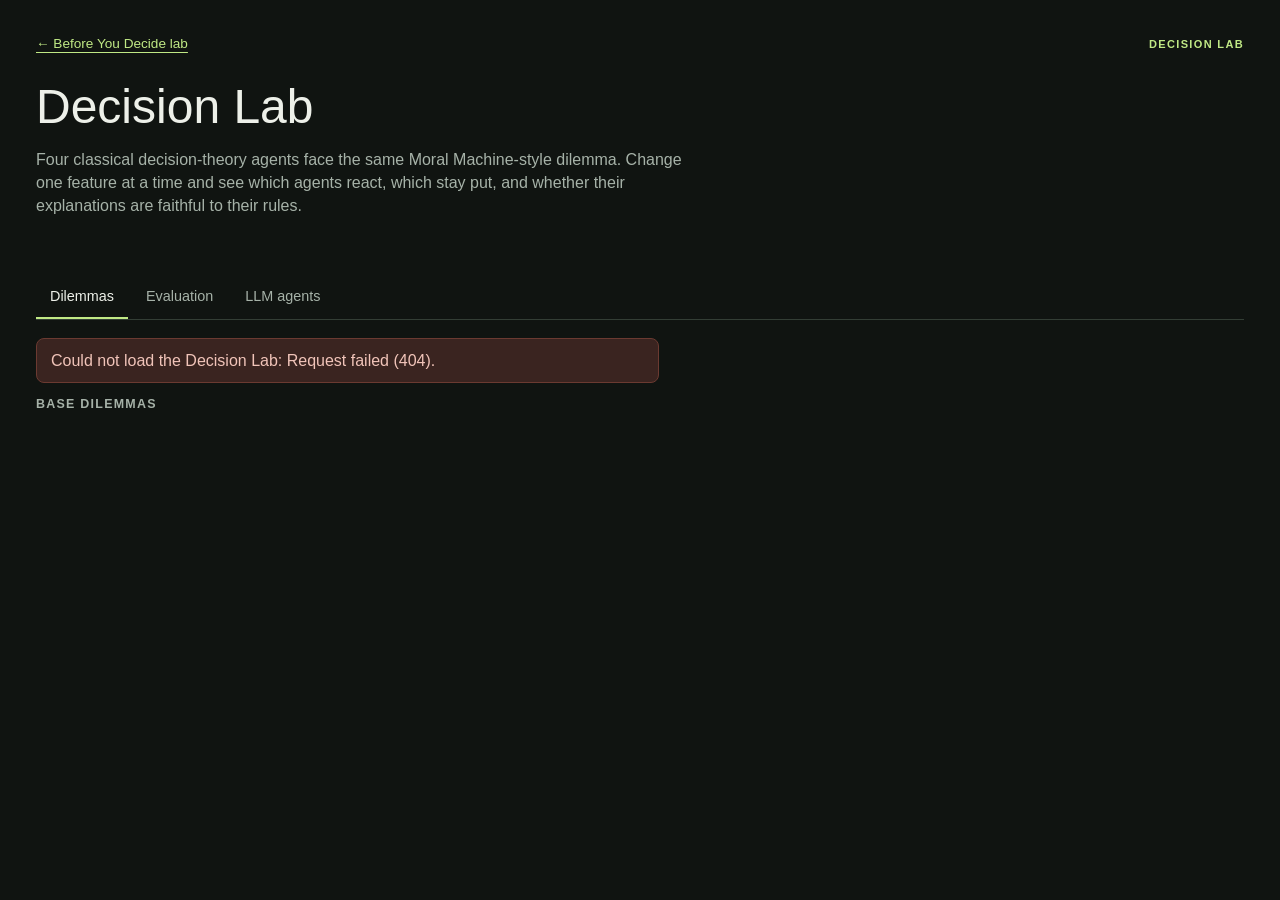
==== static/decision.html @ 7a14659b "Add Decision Lab page with dilemma, evaluation and LLM tabs Serves /decision, links it from the main" ====
<!doctype html>
<html lang="en">
<head>
  <meta charset="UTF-8">
  <meta name="viewport" content="width=device-width, initial-scale=1">
  <meta name="theme-color" content="#111512">
  <meta name="description" content="Four classical decision-theory agents face the same Moral Machine-style dilemma.">
  <title>Decision Lab — Multi-agent Ethics Simulator</title>
  <link rel="stylesheet" href="/static/styles.css">
  <link rel="stylesheet" href="/static/decision.css">
  <script type="module" src="/static/decision.js"></script>
</head>
<body class="dl">
  <header class="dl-head">
    <div class="dl-head-row">
      <a class="dl-back" href="/">&larr; Before You Decide lab</a>
      <span class="eyebrow accent">Decision Lab</span>
    </div>
    <h1>Decision Lab</h1>
    <p class="dl-intro">Four classical decision-theory agents face the same Moral Machine-style dilemma. Change one feature at a time and see which agents react, which stay put, and whether their explanations are faithful to their rules.</p>
  </header>
  <main class="dl-main">
    <div class="dl-tabs" role="tablist" aria-label="Decision Lab sections">
      <button class="dl-tab" role="tab" id="tab-dilemmas" aria-controls="panel-dilemmas" aria-selected="true" tabindex="0" data-tab="dilemmas">Dilemmas</button>
      <button class="dl-tab" role="tab" id="tab-evaluation" aria-controls="panel-evaluation" aria-selected="false" tabindex="-1" data-tab="evaluation">Evaluation</button>
      <button class="dl-tab" role="tab" id="tab-llm" aria-controls="panel-llm" aria-selected="false" tabindex="-1" data-tab="llm">LLM agents</button>
    </div>
    <p class="dl-error" id="dl-error" role="alert" hidden></p>
    <section class="dl-panel" role="tabpanel" id="panel-dilemmas" aria-labelledby="tab-dilemmas" tabindex="0">
      <div class="dl-layout">
        <nav class="dl-list-wrap" aria-label="Base dilemmas">
          <h2>Base dilemmas</h2>
          <div class="dl-list" id="dl-list"></div>
        </nav>
        <div class="dl-detail">
          <div id="dl-variation"></div>
          <div id="dl-case" aria-live="polite"><p class="muted">Loading…</p></div>
        </div>
      </div>
    </section>
    <section class="dl-panel" role="tabpanel" id="panel-evaluation" aria-labelledby="tab-evaluation" tabindex="0" hidden>
      <div id="dl-eval"><p class="muted">Loading…</p></div>
    </section>
    <section class="dl-panel" role="tabpanel" id="panel-llm" aria-labelledby="tab-llm" tabindex="0" hidden>
      <div id="dl-llm"><p class="muted">Loading…</p></div>
    </section>
  </main>
</body>
</html>
---- static/styles.css ----
:root{color-scheme:dark;--bg:#101411;--panel:#181e19;--panel-high:#202822;--line:#333e35;--ink:#edf0e9;--muted:#a6b2a8;--accent:#c0e985;--teal:#85c9c8;--amber:#e4be84;--radius:12px;font-family:Bahnschrift,"Segoe UI",sans-serif;font-size:16px;font-kerning:normal;text-rendering:optimizeLegibility;font-feature-settings:"kern" 1}
*{box-sizing:border-box}body{margin:0;background:var(--bg);color:var(--ink);line-height:1.45}button,select,input{font:inherit}button,a,summary{-webkit-tap-highlight-color:transparent}button{cursor:pointer}button:disabled{cursor:not-allowed;opacity:.48}button:focus-visible,a:focus-visible,summary:focus-visible{outline:2px solid var(--accent);outline-offset:4px}a{color:var(--accent);text-underline-offset:4px}button{color:inherit}h1,h2,h3,p{margin:0}h1,h2,h3{text-wrap:balance;font-weight:600;line-height:1.2}h1{font-size:clamp(2.3rem,3.4vw,3.6rem);font-weight:500}h2{font-size:1.2rem}h3{font-size:1.1rem}p{max-width:70ch}small{font-size:.78rem}[hidden]{display:none!important}.muted{color:var(--muted);font-size:.83rem}.accent{color:var(--accent)}.eyebrow{font-size:.69rem;text-transform:uppercase;letter-spacing:.12em;font-weight:600}.app-shell{display:grid;grid-template-columns:228px minmax(0,1fr);min-height:100vh}.sidebar{background:#141915;border-right:1px solid var(--line);padding:34px 20px 24px;display:flex;flex-direction:column;gap:30px;position:sticky;top:0;height:100vh}.brand{display:flex;gap:13px;align-items:center;text-decoration:none;color:var(--ink);font-size:1rem;font-weight:700;line-height:1.16;letter-spacing:.07em}.brand-symbol{font-size:3.5rem;color:var(--accent);font-weight:400;line-height:1}.brand-caption{display:block;font-size:.48rem;letter-spacing:.13em;margin-top:8px;color:var(--muted)}.library-heading{display:flex;align-items:center;justify-content:space-between;margin-top:34px;color:var(--muted)}.count{font-size:.7rem;font-variant-numeric:tabular-nums;border:1px solid var(--line);border-radius:4px;padding:2px 6px;color:var(--muted)}.scenario-list{display:grid;gap:8px;margin-top:-16px}.scenario-link{display:flex;gap:12px;text-align:left;align-items:flex-start;border:1px solid transparent;background:transparent;border-radius:8px;padding:14px 10px;width:100%;min-height:66px;color:var(--muted);font-size:.85rem;line-height:1.35}.scenario-link:hover{background:var(--panel-high)}.scenario-link.active{background:#273222;border-color:#425136;color:var(--ink)}.scenario-link.active .nav-number{color:var(--accent)}.nav-number{font-size:.7rem;font-variant-numeric:tabular-nums;padding-top:2px}.nav-subtitle{display:block;font-size:.7rem;margin-top:5px;color:var(--muted)}.sidebar-note{display:flex;gap:10px;margin-top:auto;font-size:.75rem;color:var(--muted);line-height:1.7}.status-dot{height:6px;width:6px;flex-shrink:0;border-radius:50%;background:var(--accent);margin-top:8px}.sidebar-bottom{border-top:1px solid var(--line);padding-top:18px;display:grid;gap:18px}.text-button{background:none;border:0;padding:0;text-align:left;min-height:44px;font-size:.78rem;display:flex;align-items:center;justify-content:space-between}.version{font-size:.6rem;letter-spacing:.1em;color:var(--muted)}.workspace{min-width:0}.topbar{height:78px;border-bottom:1px solid var(--line);display:flex;align-items:center;justify-content:space-between;gap:18px;padding:0 36px}.breadcrumb{font-size:.8rem;color:var(--muted);display:flex;gap:13px}.breadcrumb strong{font-weight:400;color:var(--ink)}.breadcrumb span{color:#647167}.top-actions{display:flex;gap:18px;align-items:center}.mode-label{font-size:.62rem;letter-spacing:.1em;color:var(--muted)}.button{border:1px solid var(--line);background:var(--panel-high);border-radius:6px;min-height:44px;padding:10px 16px;font-size:.78rem;display:inline-flex;align-items:center;justify-content:center;gap:14px;transition:background .15s}.button:hover:not(:disabled){background:#303b31}.button.subtle{background:transparent}.button.subtle:hover{background:var(--panel-high)}.button.primary{background:var(--accent);border-color:var(--accent);color:#17210f;font-weight:600}.button.primary:hover:not(:disabled){background:#d1f39f}.button.wide{width:100%}main{padding:38px 36px 20px;max-width:1600px;margin:auto}.intro{display:flex;justify-content:space-between;gap:24px;align-items:center;margin-bottom:35px}.intro .eyebrow{margin-bottom:14px}.intro-copy{font-size:.94rem;color:var(--muted);margin-top:14px;line-height:1.5}.intro-meta{text-align:right;min-width:210px}.intro-meta .eyebrow{color:var(--muted)}.budget-display{display:flex;justify-content:flex-end;gap:10px;align-items:baseline;font-size:3.1rem;font-variant-numeric:tabular-nums;line-height:1.2;margin:5px 0}.budget-divider,.budget-total{color:#748475;font-size:1.7rem}.view-tabs{display:flex;gap:26px;border-bottom:1px solid var(--line);margin-bottom:26px}.view-tab{padding:12px 0 16px;border:0;border-bottom:2px solid transparent;background:transparent;color:var(--muted);font-size:.86rem;min-height:48px}.view-tab.active{color:var(--accent);border-color:var(--accent)}.tab-tag{font-size:.55rem;letter-spacing:.08em;background:var(--panel-high);padding:4px 5px;border-radius:3px;margin-left:7px;color:var(--muted)}.scenario-panel{display:grid;grid-template-columns:1fr 1.05fr;border:1px solid var(--line);border-radius:var(--radius);overflow:hidden;background:var(--panel)}.scenario-copy{padding:27px;display:flex;flex-direction:column;gap:16px}.section-kicker{display:flex;gap:14px;align-items:center;color:var(--muted)}.case-number{font-size:.65rem;letter-spacing:.08em;border:1px solid #4a5948;color:var(--accent);border-radius:4px;padding:4px 7px}.scenario-copy h2{font-size:1.65rem;font-weight:500}.scenario-copy p{font-size:.87rem;color:var(--muted);line-height:1.5;max-width:50ch}.scenario-actions{display:flex;align-items:center;gap:16px;margin-top:auto}.run-id{color:#99a79b;font-size:.62rem;letter-spacing:.04em}.diagram-container{background-color:#1b231d;background-image:radial-gradient(#354337 1px,transparent 1px);background-size:18px 18px;display:flex;flex-direction:column;justify-content:center;gap:3px;padding:12px 18px;border-left:1px solid var(--line)}.diagram-container svg{width:100%;height:auto;display:block;min-height:180px}.diagram-caption{font-size:.62rem;color:#b3bfb4;text-align:center;max-width:none;margin:0 0 5px}.diagram-text{font-family:Bahnschrift,"Segoe UI",sans-serif}.assumptions{margin:12px 0 30px;color:var(--muted);font-size:.8rem}.assumptions summary{cursor:pointer;min-height:44px;padding:10px 0}.assumptions summary .muted{margin-left:12px;font-size:.7rem;color:#91a093}.assumptions #outcome-model{padding:18px;background:var(--panel);border:1px solid var(--line);border-radius:8px;line-height:1.5}.assumptions p+p{margin-top:10px}.section-heading{display:flex;justify-content:space-between;align-items:center;gap:16px;margin:26px 0 17px}.section-heading>div{display:flex;align-items:center;gap:12px}.section-heading h2{font-size:1rem;font-weight:500}.step{font-size:.66rem;font-variant-numeric:tabular-nums;color:var(--accent);border:1px solid #46523a;border-radius:4px;padding:4px 6px;line-height:1}.fact-grid,.agent-grid{display:grid;grid-template-columns:repeat(3,minmax(0,1fr));gap:14px}.fact-card{display:flex;flex-direction:column;text-align:left;border:1px solid var(--line);background:var(--panel);border-radius:8px;padding:18px;gap:12px;min-height:190px;position:relative;transition:background .15s,border-color .15s}.fact-card:hover:not(:disabled){border-color:#6e855a;background:#20291f}.fact-card:disabled{opacity:1;cursor:default}.fact-card.locked{background:#151a16}.fact-card.revealed{border-color:#667e4d;background:#202a1d}.fact-top{display:flex;align-items:center;justify-content:space-between;width:100%;color:var(--muted)}.fact-number{font-size:.67rem;letter-spacing:.08em}.fact-icon{color:var(--accent);font-size:1rem}.fact-title{font-size:1.05rem;font-weight:500}.fact-question{font-size:.8rem;color:var(--muted);line-height:1.45}.fact-footer{display:flex;justify-content:space-between;width:100%;padding-top:10px;margin-top:auto;border-top:1px solid var(--line);font-size:.72rem;color:var(--accent)}.fact-card.locked .fact-footer{color:var(--muted)}.fact-card.revealed .fact-question{color:var(--ink)}.agent-card{background:var(--panel);border:1px solid var(--line);border-radius:8px;overflow:hidden;display:flex;flex-direction:column}.agent-top{display:flex;justify-content:space-between;align-items:center;gap:8px;padding:18px 18px 0}.agent-number{font-size:.61rem;letter-spacing:.1em;color:var(--accent)}.agent-card.duty .agent-number{color:var(--teal)}.agent-card.fairness .agent-number{color:var(--amber)}.status-pill{font-size:.63rem;color:var(--muted);border:1px solid var(--line);border-radius:100px;padding:4px 8px}.status-pill.resolved{color:var(--accent);border-color:#526440}.agent-main{padding:14px 18px 18px;display:flex;flex-direction:column;gap:12px;flex:1}.agent-main h3{font-size:1.3rem;font-weight:500}.agent-principle{font-size:.8rem;color:var(--muted);min-height:2.4em}.decision-line{font-size:.89rem;color:var(--ink);margin-top:4px;min-height:1.45em}.support-list{display:flex;flex-wrap:wrap;gap:6px;min-height:30px}.support-chip{font-size:.63rem;background:#252e27;border-radius:4px;padding:5px 7px;display:inline-flex;gap:7px;align-items:center;color:#c5d0c7}.support-chip strong{color:var(--ink);font-weight:500;font-variant-numeric:tabular-nums}.agent-explanation{font-size:.74rem;color:var(--muted);line-height:1.45}.agent-question{border-top:1px solid var(--line);padding:16px 18px;background:#1c251d;display:flex;flex-direction:column;gap:9px;min-height:155px}.agent-question .eyebrow{font-size:.58rem;color:var(--muted)}.agent-question p{font-size:.78rem}.agent-question .button{font-size:.72rem;min-height:38px;padding:7px 10px;margin-top:auto;border-color:#495c3d;color:var(--accent);justify-content:space-between}.gain{font-size:.63rem;color:var(--muted);font-variant-numeric:tabular-nums}.rule-details{font-size:.72rem;color:var(--muted);margin-top:auto}.rule-details summary{cursor:pointer;min-height:30px;padding-top:4px}.rule-details p{margin:8px 0}.score-list{list-style:none;padding:0;display:grid;gap:6px}.score-list li{display:flex;justify-content:space-between;gap:12px}.footnote{font-size:.68rem;color:var(--muted);margin-top:12px;max-width:none}.analysis-panel{margin-top:28px;border:1px solid var(--line);border-radius:var(--radius);background:var(--panel);padding:0 24px 18px}.analysis-label{font-size:.58rem;letter-spacing:.08em;color:var(--muted)}.analysis-body{display:grid;grid-template-columns:1fr 165px;gap:24px;align-items:center;padding:7px 0 22px}.analysis-body h3{font-size:1.25rem;font-weight:500;margin-bottom:10px}.analysis-body p{font-size:.84rem;color:var(--muted)}.world-meter{text-align:right}.world-meter .big{font-size:2.1rem;color:var(--accent);font-variant-numeric:tabular-nums}.world-meter .big span{color:var(--muted);font-size:1.1rem}.world-meter p{font-size:.68rem;margin-top:3px}.meter-track{height:5px;background:#394136;border-radius:2px;margin-top:11px;overflow:hidden}.meter-fill{height:100%;background:var(--accent)}.world-details{border-top:1px solid var(--line);font-size:.8rem}.world-details summary{cursor:pointer;min-height:48px;padding:17px 0 8px;color:var(--accent)}.table-scroll{overflow-x:auto;max-width:100%}table{width:100%;border-collapse:collapse;text-align:left;font-size:.72rem;font-variant-numeric:tabular-nums}th{font-weight:500;color:var(--muted);font-size:.65rem;padding:12px 10px;border-bottom:1px solid var(--line);white-space:nowrap}td{padding:13px 10px;border-bottom:1px solid #2b352d}tbody tr:last-child td{border:0}.action-chip{font-size:.64rem;padding:4px 6px;border-radius:3px;background:#273426;color:var(--accent);white-space:nowrap;display:inline-block;margin:2px}.action-chip.hold{color:var(--amber);background:#342e24}.action-chip.brake{color:var(--teal);background:#243435}.agreement-text{color:var(--muted)}.finish-panel{display:flex;align-items:center;justify-content:space-between;gap:20px;margin:24px 0;padding:23px 0;border-top:1px solid var(--line);border-bottom:1px solid var(--line)}.finish-panel h2{font-size:1rem;margin-bottom:7px}.finish-panel p{font-size:.79rem;color:var(--muted)}.finish-panel .button{flex-shrink:0}.debrief-panel{background:#1b281e;border:1px solid #4c6343;border-radius:var(--radius);padding:24px}.debrief-panel h2{font-size:1.5rem;font-weight:500;margin:8px 0 12px}.debrief-panel>p{color:var(--muted);font-size:.83rem}.debrief-facts{display:grid;grid-template-columns:repeat(3,1fr);gap:16px;margin:24px 0}.debrief-facts p{font-size:.8rem;margin-top:7px}.debrief-facts .eyebrow{color:var(--muted);font-size:.6rem}.debrief-results{display:grid;gap:9px;margin:20px 0}.debrief-row{display:flex;gap:14px;justify-content:space-between;align-items:center;border-top:1px solid #354936;padding-top:10px;font-size:.86rem}.timeline{font-size:.8rem;color:var(--muted);margin:24px 0}.timeline summary{cursor:pointer;min-height:44px;display:flex;align-items:center;gap:10px}.timeline ol{padding-left:24px}.timeline li{padding:8px;line-height:1.6}.footer{border-top:1px solid var(--line);padding:24px 0 6px;display:flex;justify-content:space-between;gap:20px;color:#91a094;font-size:.66rem;margin-top:35px}.error-banner{background:#35251f;border:1px solid #84604a;color:#f1d4bb;padding:14px 18px;border-radius:7px;margin-bottom:20px;display:flex;align-items:center;justify-content:space-between;gap:16px}.loading-panel{display:flex;gap:16px;align-items:center;justify-content:center;min-height:280px;color:var(--muted)}.spinner{width:18px;height:18px;border:2px solid var(--line);border-top-color:var(--accent);border-radius:50%;animation:spin .8s linear infinite}@keyframes spin{to{transform:rotate(360deg)}}dialog{background:var(--panel);color:var(--ink);border:1px solid #4b5d4b;border-radius:14px;padding:30px;max-width:730px;width:calc(100% - 32px);max-height:85vh;line-height:1.5}dialog::backdrop{background:#050906cc}.dialog-top{display:flex;align-items:center;justify-content:space-between;gap:16px;margin-bottom:20px}dialog h2{font-size:1.9rem;font-weight:500;margin-bottom:16px}dialog h3{margin:24px 0 10px}dialog p{font-size:.9rem;color:var(--muted);margin:12px 0}.source-links{display:flex;flex-wrap:wrap;gap:18px}dialog .source-links a{font-size:.8rem}.benchmark-intro{color:var(--muted);font-size:.95rem;margin:18px 0 24px}.benchmark-grid{display:grid;grid-template-columns:repeat(3,1fr);gap:16px;margin-top:28px}.benchmark-card{border:1px solid var(--line);border-radius:10px;padding:24px;background:var(--panel)}.benchmark-card h3{margin-bottom:20px}.benchmark-stat{font-size:2rem;font-variant-numeric:tabular-nums;color:var(--accent);margin:8px 0}.benchmark-stat small{font-size:.7rem;color:var(--muted)}.benchmark-card .random-stat{color:var(--muted)}.benchmark-bar{height:6px;background:#354133;border-radius:4px;overflow:hidden;margin:9px 0 17px}.benchmark-fill{height:100%;background:var(--accent)}.benchmark-fill.random{background:#8e9e8e}.benchmark-method{font-size:.85rem;color:var(--muted);margin-top:24px;max-width:80ch}.benchmark-card p{font-size:.74rem;color:var(--muted)}.sr-only{position:absolute;width:1px;height:1px;padding:0;margin:-1px;overflow:hidden;clip:rect(0,0,0,0);white-space:nowrap;border:0}.skip-link{position:fixed;top:-60px;left:20px;z-index:10;background:var(--accent);color:var(--bg);padding:12px}.skip-link:focus{top:12px}body.busy .fact-card:not(.revealed){opacity:.65}
@media(min-width:1650px){main{padding-top:46px}.scenario-copy{padding:34px}.fact-card{min-height:210px}}
@media(max-width:1200px){.app-shell{grid-template-columns:195px minmax(0,1fr)}.sidebar{padding:26px 14px}.topbar{padding:0 24px}main{padding:28px 24px 20px}.mode-label{display:none}.scenario-copy{padding:22px}.diagram-container{padding:12px}.fact-card{padding:15px}.agent-top,.agent-main,.agent-question{padding-left:14px;padding-right:14px}.section-heading>.muted{font-size:.7rem}.intro-meta{min-width:185px}.intro-meta .muted{font-size:.7rem}.fact-grid,.agent-grid{gap:10px}}
@media(max-width:960px){.app-shell{grid-template-columns:1fr}.sidebar{position:static;height:auto;border-right:0;border-bottom:1px solid var(--line);padding:18px 24px;gap:16px}.brand{font-size:.8rem}.brand-symbol{font-size:2.6rem}.brand br{display:none}.brand-caption{margin-top:5px}.library-heading,.sidebar-note,.sidebar-bottom{display:none}.scenario-list{display:flex;overflow-x:auto;margin:0;gap:8px;padding-bottom:5px}.scenario-link{min-width:180px;min-height:62px;padding:10px}.topbar{height:62px}.intro{margin-bottom:24px}.agent-main h3{font-size:1.1rem}.agent-principle{min-height:3.6em}}
@media(max-width:680px){main{padding:24px 16px 14px}.sidebar{padding:16px}.topbar{padding:0 16px}.breadcrumb{font-size:.7rem;gap:8px}.top-actions{gap:0}.top-actions .button{padding:8px 10px;font-size:.7rem}.intro{align-items:flex-start;gap:18px}.intro-copy{font-size:.85rem}.intro-copy br{display:none}.intro-meta{min-width:76px;width:90px}.intro-meta .eyebrow{font-size:.56rem;line-height:1.5}.intro-meta .muted{display:none}.budget-display{font-size:2.4rem}.budget-divider,.budget-total{font-size:1.2rem}.intro .eyebrow{font-size:.59rem}.view-tabs{gap:24px}.view-tab{font-size:.78rem}.tab-tag{display:none}.scenario-panel{grid-template-columns:1fr}.diagram-container{border-left:0;border-top:1px solid var(--line)}.diagram-container svg{max-height:205px}.scenario-copy{padding:20px}.scenario-copy h2{font-size:1.5rem}.section-heading{align-items:flex-start}.section-heading>div{gap:9px}.section-heading h2{font-size:.97rem}.section-heading>.muted{display:none}.fact-grid,.agent-grid{grid-template-columns:1fr}.fact-card{min-height:unset;gap:10px;padding:18px}.fact-title{font-size:1.1rem}.fact-top{position:absolute;top:18px;right:18px;width:auto;gap:10px}.fact-question{padding-right:14px;max-width:50ch}.fact-footer{margin-top:2px}.agent-grid{gap:16px}.agent-principle{min-height:unset}.agent-top,.agent-main,.agent-question{padding-left:20px;padding-right:20px}.agent-question{min-height:120px}.agent-main h3{font-size:1.4rem}.agent-explanation{font-size:.8rem}.analysis-panel{padding:0 18px 12px}.analysis-label{display:none}.analysis-body{grid-template-columns:1fr;gap:15px}.analysis-body h3{font-size:1.25rem}.world-meter{text-align:left}.world-meter .big{font-size:1.8rem}.world-meter .meter-track{max-width:180px}.finish-panel{flex-direction:column;align-items:stretch}.debrief-panel{padding:20px}.debrief-facts{grid-template-columns:1fr;gap:18px}.debrief-row{align-items:flex-start;font-size:.8rem}.debrief-row>span:last-child{text-align:right}.footer{flex-direction:column;gap:8px;font-size:.66rem}.benchmark-grid{grid-template-columns:1fr}.assumptions summary .muted{display:none}dialog{padding:22px}dialog h2{font-size:1.6rem}h1{font-size:2.2rem}}
.sidebar{min-width:0}.footer button{min-height:44px;font-size:.7rem;color:var(--accent)}
.agent-question .button{min-height:44px}
.model-connection-panel,.model-context-panel{background:var(--panel);border:1px solid var(--line);border-radius:10px;padding:20px;margin-bottom:18px}.model-connection-panel{display:flex;gap:20px;align-items:center;justify-content:space-between}.model-connection-panel p{font-size:.83rem;margin-top:9px}.model-connection-panel .button{flex-shrink:0}.model-context-panel>p{margin-top:9px;font-size:.86rem}.model-context-panel>.muted{font-size:.74rem;max-width:90ch}.model-setup{display:flex;gap:22px;align-items:center;margin:24px 0}.model-setup label{font-size:.78rem;min-width:220px}.model-setup select{display:block;width:100%;background:var(--panel-high);color:var(--ink);border:1px solid var(--line);padding:11px;border-radius:5px;margin-top:8px;min-height:44px}.model-setup p{font-size:.79rem;color:var(--muted)}.model-fieldset{padding:0;border:0;margin:0}.model-fieldset legend{font-size:.85rem;margin-bottom:14px}.model-options{display:grid;grid-template-columns:repeat(2,minmax(0,1fr));gap:12px}.model-option{display:flex;align-items:flex-start;gap:12px;background:var(--panel);border:1px solid var(--line);padding:17px;border-radius:8px;cursor:pointer;min-width:0}.model-option input{accent-color:var(--accent);width:19px;height:19px;flex-shrink:0;margin:2px 0 0}.model-option:has(input:checked){border-color:#718957;background:#20291e}.model-option:has(input:disabled){opacity:.65}.model-option strong{font-size:.88rem;font-weight:500}.model-kind{display:block;font-size:.71rem;color:var(--accent);margin-top:5px}.model-option small{display:block;font-size:.71rem;color:var(--muted);margin-top:7px}.model-option.paid-option{border-style:dashed}.paid-option .model-kind{color:var(--amber)}.unavailable-models{font-size:.76rem;color:var(--muted);padding:15px 0}.unavailable-models p+p{margin-top:6px}.model-paid-note{font-size:.72rem;color:var(--muted);max-width:100ch;line-height:1.55}.model-run-controls{display:flex;gap:18px;align-items:center;flex-wrap:wrap;margin-top:23px}.model-repeat-label{font-size:.77rem;display:flex;align-items:center;gap:8px;min-height:44px}.model-repeat-label input{accent-color:var(--accent);width:18px;height:18px}.model-record-meta{font-size:.69rem;color:var(--muted);margin:12px 0;overflow-wrap:anywhere}.model-progress{font-size:.8rem;color:var(--accent);margin-top:12px}.model-results{display:grid;grid-template-columns:repeat(2,minmax(0,1fr));gap:16px}.model-result{background:var(--panel);border:1px solid var(--line);border-radius:10px;padding:22px;min-width:0}.model-result-top{display:flex;justify-content:space-between;gap:10px;align-items:flex-start}.model-result-top h3{font-size:1.05rem}.model-decision{font-size:1.35rem;color:var(--accent);margin:18px 0 12px}.model-next{font-size:.8rem;color:var(--muted)}.model-explanation{font-size:.83rem;margin:14px 0;line-height:1.65;white-space:pre-wrap;overflow-wrap:anywhere}.model-metrics{display:flex;gap:12px;flex-wrap:wrap;font-size:.68rem;color:var(--muted);font-variant-numeric:tabular-nums;border-top:1px solid var(--line);padding-top:13px}.reference-check{padding:11px 12px;border-radius:5px;margin-top:15px;font-size:.76rem;background:#293623;color:var(--accent)}.reference-check.mismatch{background:#3b3023;color:var(--amber)}.model-warning{font-size:.75rem;color:var(--amber);margin-top:10px}.model-details{font-size:.75rem;color:var(--muted);margin-top:10px}.model-details summary,.model-history>summary{cursor:pointer;min-height:44px;padding:13px 0}.model-details pre{white-space:pre-wrap;overflow-wrap:anywhere;background:var(--bg);padding:12px;border-radius:5px;max-height:340px;overflow:auto;font-size:.68rem}.model-details p{overflow-wrap:anywhere}.model-failed{border-color:#70573a}.model-failed>p:not(.model-record-meta){font-size:.85rem;color:var(--amber)}.model-empty{grid-column:1/-1;padding:25px;border:1px dashed var(--line);border-radius:8px;color:var(--muted);font-size:.85rem;max-width:none}.model-history{margin-top:26px;color:var(--muted);font-size:.83rem}.model-history>summary{margin-bottom:12px}.model-setup select:focus-visible,.model-option input:focus-visible,.model-repeat-label input:focus-visible{outline:2px solid var(--accent);outline-offset:4px}.view-tabs{flex-wrap:wrap;gap:20px}
@media(max-width:680px){.model-options,.model-results{grid-template-columns:1fr}.model-connection-panel,.model-setup{flex-direction:column;align-items:stretch}.model-run-controls{align-items:stretch;gap:10px}.model-run-controls .button{flex-grow:1}.model-repeat-label{flex-basis:100%;order:3}.model-result{padding:18px}.view-tabs{gap:15px}.view-tab{font-size:.74rem}}
.contribution-panel{border:1px solid var(--line);border-radius:var(--radius);padding:22px;margin:0 0 26px;background:linear-gradient(115deg,#202a1e,var(--panel) 65%)}.contribution-heading{display:flex;justify-content:space-between;align-items:center;gap:18px}.contribution-heading h2{font-size:1.25rem;margin-top:7px}.contribution-heading .count{flex-shrink:0}.contribution-intro{font-size:.83rem;color:var(--muted);margin-top:10px;max-width:90ch}.contribution-grid{display:grid;grid-template-columns:repeat(3,minmax(0,1fr));gap:22px;margin-top:22px}.contribution-grid article{display:flex;flex-direction:column;gap:10px;min-width:0}.contribution-grid h3{font-size:1rem;font-weight:500}.contribution-grid p{font-size:.78rem;color:var(--muted)}.contribution-grid .eyebrow{font-size:.59rem;letter-spacing:.07em}.contribution-grid .text-button{color:var(--accent);margin-top:auto;font-size:.73rem;line-height:1.5}.contribution-boundary{font-size:.67rem;color:var(--muted);margin-top:18px;padding-top:14px;border-top:1px solid var(--line);max-width:none}@media(max-width:680px){.contribution-panel{padding:18px}.contribution-grid{grid-template-columns:1fr;gap:20px}.contribution-heading .count{display:none}.contribution-grid article+article{border-top:1px solid var(--line);padding-top:18px}}
.replay-panel{padding:20px;border:1px solid var(--line);border-radius:var(--radius);background:var(--panel);margin:20px 0 28px}.replay-heading{display:flex;align-items:center;justify-content:space-between;gap:16px}.replay-heading p{font-size:.82rem;color:var(--muted);margin-top:6px}.replay-heading .button{flex-shrink:0}.is-replaying{border-color:var(--teal)}.replay-controls{display:flex;align-items:center;gap:8px;margin:18px 0;flex-wrap:wrap}.replay-controls input{flex:1;min-width:90px;accent-color:var(--accent);min-height:44px}.replay-controls input:focus-visible{outline:2px solid var(--accent);outline-offset:4px}.world-map{display:grid;grid-template-columns:repeat(8,minmax(0,1fr));gap:8px;margin-top:20px}.world-tile{border:1px solid #61754b;background:#25301f;padding:12px 10px;display:flex;justify-content:space-between;align-items:center;gap:5px;border-radius:5px;color:var(--accent);font-size:.7rem;font-variant-numeric:tabular-nums}.world-tile strong{font-size:1rem;font-weight:400}.world-tile.excluded{background:#151a16;border-color:var(--line);color:#89958b}.world-tile.excluded span{text-decoration:line-through}.world-map-note{display:flex;align-items:center;gap:7px;flex-wrap:wrap;font-size:.65rem;color:var(--muted);margin-top:10px}.world-key{display:inline-block;width:7px;height:7px;border:1px solid var(--accent);background:#25301f}.world-key.excluded{border-color:#89958b;background:transparent;margin-left:9px}.evidence-flow{margin-top:16px;padding-top:15px;border-top:1px solid var(--line);font-size:.72rem;color:var(--muted);display:flex;align-items:center;gap:12px;flex-wrap:wrap;min-height:48px}.evidence-source{color:var(--ink)}.flow-arrow{color:var(--accent)}.flow-recipients{display:flex;gap:8px;flex-wrap:wrap}.flow-recipient{padding:5px 8px;background:#253124;border-radius:4px;color:var(--accent);animation:evidence-arrive .55s both;animation-delay:var(--flow-delay)}.evidence-count{margin-left:auto;font-variant-numeric:tabular-nums}.strategy-toolbar{display:flex;gap:20px;align-items:center;margin-bottom:16px;flex-wrap:wrap}.strategy-buttons{display:flex;gap:6px;flex-shrink:0}.strategy-buttons [aria-pressed=true]{border-color:var(--accent);color:var(--accent);background:#273222}.strategy-toolbar p{font-size:.75rem;color:var(--muted);flex:1;min-width:200px}.plan-branches{font-size:.74rem;color:var(--muted);margin:10px 0}.plan-branches summary{cursor:pointer;min-height:44px;padding:12px 0;color:var(--accent)}.plan-branches ul{padding-left:16px;margin:0 0 10px}.plan-branches li+li{margin-top:8px}.agent-question .gain{display:block;margin:10px 0}.score-list li{align-items:baseline}.score-list li span:last-child{white-space:nowrap}.policy-result+.policy-result{margin-top:22px;padding-top:18px;border-top:1px solid var(--line)}.case-results-heading{margin:30px 0 16px}#case-results{min-width:650px}#case-results caption{text-align:left;color:var(--muted);margin-bottom:10px}#world-table table{min-width:750px}.just-eliminated{animation:world-eliminate .75s ease-out}.decision-changed{animation:decision-highlight .9s ease-out}@keyframes world-eliminate{from{background:#506432;border-color:var(--accent);transform:translateY(-3px)}to{background:#151a16;border-color:var(--line);transform:translateY(0)}}@keyframes evidence-arrive{from{opacity:.2;transform:translateX(-10px)}to{opacity:1;transform:translateX(0)}}@keyframes decision-highlight{from{box-shadow:0 0 0 2px var(--accent)}to{box-shadow:0 0 0 0 transparent}}
@media(min-width:961px){.sidebar{gap:22px}.library-heading{margin-top:12px}.scenario-list{overflow-y:auto;min-height:0;flex:1;align-content:start;padding-right:3px;scrollbar-width:thin}.sidebar-note{margin-top:0}}
@media(max-width:680px){.replay-panel{padding:16px}.world-map{grid-template-columns:repeat(4,minmax(0,1fr))}.replay-heading{align-items:flex-start}.replay-heading .button{padding:9px}.replay-controls input{order:2;flex-basis:100%}.strategy-toolbar{gap:10px}.strategy-toolbar p{min-width:0;flex-basis:100%}.evidence-count{margin-left:0}}
@media(max-width:960px){.app-shell{grid-template-columns:minmax(0,1fr)}}
@media(prefers-reduced-motion:reduce){*,*::before,*::after{animation:none!important;transition:none!important;scroll-behavior:auto!important}}
---- static/decision.css ----
/* Decision Lab: relies on styles.css tokens (--bg --panel --panel-high --line --ink --muted --accent --teal --amber --radius) */
.dl{--bad:#e8907e;--good:var(--accent)}
.dl-head,.dl-main{max-width:1240px;margin:0 auto;padding-left:16px;padding-right:16px}
.dl-head{padding-top:22px;padding-bottom:6px;display:grid;gap:12px}
.dl-head h1{font-size:clamp(1.9rem,5vw,3rem)}
.dl-head-row{display:flex;flex-wrap:wrap;gap:8px 18px;justify-content:space-between;align-items:center}
.dl-back{display:inline-flex;align-items:center;min-height:44px;font-size:.85rem}
.dl-intro{color:var(--muted);max-width:75ch}
.dl-main{padding-bottom:48px}
.dl-main *{min-width:0}
.dl-tabs{display:flex;gap:4px;border-bottom:1px solid var(--line);margin:14px 0 18px;overflow-x:auto}
.dl-tab{background:transparent;border:0;border-bottom:2px solid transparent;padding:10px 14px;min-height:44px;color:var(--muted);font-size:.9rem;white-space:nowrap}
.dl-tab[aria-selected=true]{color:var(--ink);border-bottom-color:var(--accent)}
.dl-tab:hover{color:var(--ink)}
.dl-tab:focus-visible,.dl-panel:focus-visible{outline:2px solid var(--accent);outline-offset:-2px}
.dl-error{background:#3a2420;border:1px solid #6b3a31;border-radius:8px;padding:10px 14px;margin-bottom:14px;color:#f1c4b9}
.dl-layout{display:grid;grid-template-columns:minmax(0,260px) minmax(0,1fr);gap:22px;align-items:start}
.dl-list-wrap h2,.dl-section-title{font-size:.78rem;text-transform:uppercase;letter-spacing:.1em;color:var(--muted);margin-bottom:10px;font-weight:600}
.dl-list{display:grid;gap:6px}
.dl-item{text-align:left;background:var(--panel);border:1px solid var(--line);border-radius:8px;padding:10px 12px;min-height:44px;color:var(--ink);font-size:.88rem}
.dl-item:hover{background:var(--panel-high)}
.dl-item[aria-current=true]{background:#273222;border-color:#425136}
.dl-detail{display:grid;gap:16px}
.dl-card{background:var(--panel);border:1px solid var(--line);border-radius:var(--radius);padding:14px 16px}
.dl-variation{display:grid;gap:10px}
.dl-var-group{display:grid;grid-template-columns:minmax(90px,140px) minmax(0,1fr);gap:6px 12px;align-items:start}
.dl-var-label{font-size:.78rem;color:var(--muted);padding-top:12px}
.dl-var-btns{display:flex;flex-wrap:wrap;gap:6px}
.dl-chipbtn{background:var(--panel-high);border:1px solid var(--line);border-radius:6px;padding:8px 12px;min-height:44px;font-size:.8rem;text-align:left;color:var(--ink);max-width:100%}
.dl-chipbtn:hover{background:#303b31}
.dl-chipbtn[aria-pressed=true]{background:#273222;border-color:var(--accent)}
.dl-lanes{display:grid;grid-template-columns:repeat(2,minmax(0,1fr));gap:12px}
.dl-lane{border:1px solid var(--line);border-radius:10px;padding:12px 14px;background:var(--panel-high)}
.dl-lane h3{font-size:.85rem;margin-bottom:6px;display:flex;flex-wrap:wrap;gap:6px 10px;align-items:center}
.dl-lane p{overflow-wrap:anywhere}
.dl-badge{display:inline-block;font-size:.68rem;letter-spacing:.04em;border:1px solid var(--line);border-radius:4px;padding:2px 7px;color:var(--muted);font-weight:500;text-transform:none}
.dl-badge.amber{color:var(--amber);border-color:#6d5c3b}
.dl-badge.teal{color:var(--teal);border-color:#3d6463}
.dl-badge.bad{color:var(--bad);border-color:#7a4238}
.dl-badge.good{color:var(--good);border-color:#4d6535}
.dl-case-head{display:grid;gap:6px}
.dl-case-head h2{font-size:1.25rem}
.dl-agents{display:grid;grid-template-columns:repeat(auto-fit,minmax(min(100%,280px),1fr));gap:14px}
.dl-agent{background:var(--panel);border:1px solid var(--line);border-radius:var(--radius);padding:14px 16px;display:grid;gap:10px;align-content:start}
.dl-agent.violation{border-color:var(--bad);box-shadow:0 0 0 1px var(--bad)}
.dl-agent h3{font-size:1rem}
.dl-concept{color:var(--muted);font-size:.78rem}
.dl-choice{font-size:1.05rem;font-weight:600;display:flex;flex-wrap:wrap;gap:6px 10px;align-items:center}
.dl-scores{font-variant-numeric:tabular-nums;font-size:.8rem;color:var(--muted);overflow-wrap:anywhere}
.dl-expl{font-size:.85rem;overflow-wrap:anywhere}
.dl-agent details{font-size:.8rem;color:var(--muted)}
.dl-agent summary,.dl-more summary{cursor:pointer;min-height:32px;display:flex;align-items:center}
.dl-agent details p,.dl-trace{overflow-wrap:anywhere;margin:4px 0 0}
.dl-trace{padding-left:18px;font-family:ui-monospace,Menlo,Consolas,monospace;font-size:.74rem}
.dl-chips{display:flex;flex-wrap:wrap;gap:5px}
.dl-chip{font-size:.7rem;border:1px solid var(--line);border-radius:999px;padding:2px 9px;color:var(--teal)}
.dl-audit{list-style:none;margin:0;padding:0;display:grid;gap:3px;font-size:.78rem}
.dl-audit li{display:flex;gap:7px;overflow-wrap:anywhere}
.dl-audit .ok{color:var(--good)}.dl-audit .no{color:var(--bad)}
.dl-audit-extra{font-size:.74rem;color:var(--amber);margin-top:4px;overflow-wrap:anywhere}
.dl-delta{border-top:1px dashed var(--line);padding-top:8px;display:grid;gap:5px;font-size:.82rem}
.dl-alert{border:1px solid var(--bad);background:#3a2420;color:#f6cfc5;border-radius:6px;padding:8px 10px;font-weight:600;font-size:.82rem}
.dl-unan{padding:10px 14px;border-left:3px solid var(--teal);background:var(--panel);border-radius:6px;font-size:.88rem}
.dl-unan.split{border-left-color:var(--amber)}
.dl-table-wrap{overflow-x:auto;border:1px solid var(--line);border-radius:var(--radius);background:var(--panel)}
.dl-table{border-collapse:collapse;width:100%;font-size:.8rem;font-variant-numeric:tabular-nums}
.dl-table th,.dl-table td{padding:8px 10px;border-bottom:1px solid var(--line);text-align:left;vertical-align:top}
.dl-table th{color:var(--muted);font-weight:600;font-size:.74rem}
.dl-table tr:last-child td{border-bottom:0}
.dl-cell-sub{display:block;color:var(--muted);font-size:.7rem}
.dl-aligned{color:var(--good)}.dl-opposed{color:var(--bad)}.dl-indiff{color:var(--muted)}
.dl-section{display:grid;gap:10px;margin-bottom:26px}
.dl-section h2{font-size:1.1rem}
.dl-note{color:var(--muted);font-size:.82rem;max-width:80ch}
.dl-prefs{margin:0;padding-left:18px;font-size:.85rem;display:grid;gap:3px}
.dl-meter{height:10px;background:var(--panel-high);border:1px solid var(--line);border-radius:999px;overflow:hidden}
.dl-meter span{display:block;height:100%;background:var(--accent)}
.dl-meter.full span{background:var(--bad)}
.dl-stats{display:grid;grid-template-columns:repeat(auto-fit,minmax(min(100%,150px),1fr));gap:10px}
.dl-stat{background:var(--panel-high);border:1px solid var(--line);border-radius:8px;padding:8px 10px;font-size:.78rem;color:var(--muted)}
.dl-stat strong{display:block;color:var(--ink);font-size:1rem;overflow-wrap:anywhere}
.dl-run{display:flex;flex-wrap:wrap;gap:12px 18px;align-items:center}
.dl-run label{display:inline-flex;gap:8px;align-items:center;min-height:44px;font-size:.85rem}
.dl-run input{width:18px;height:18px;accent-color:var(--accent)}
.dl-run-btn{background:var(--accent);color:#16200f;border-color:var(--accent);font-weight:600}
.dl-run-btn:hover:not(:disabled){background:#d2f29c}
.dl-why{color:var(--amber);font-size:.82rem}
.dl-result{display:grid;gap:12px}
.dl-result-meta{display:flex;flex-wrap:wrap;gap:6px 12px;align-items:center;font-size:.8rem;color:var(--muted)}
@media(max-width:820px){.dl-layout{grid-template-columns:minmax(0,1fr)}.dl-list{grid-template-columns:repeat(auto-fill,minmax(min(100%,200px),1fr))}}
@media(max-width:560px){.dl-lanes{grid-template-columns:minmax(0,1fr)}.dl-var-group{grid-template-columns:minmax(0,1fr)}.dl-var-label{padding-top:0}}
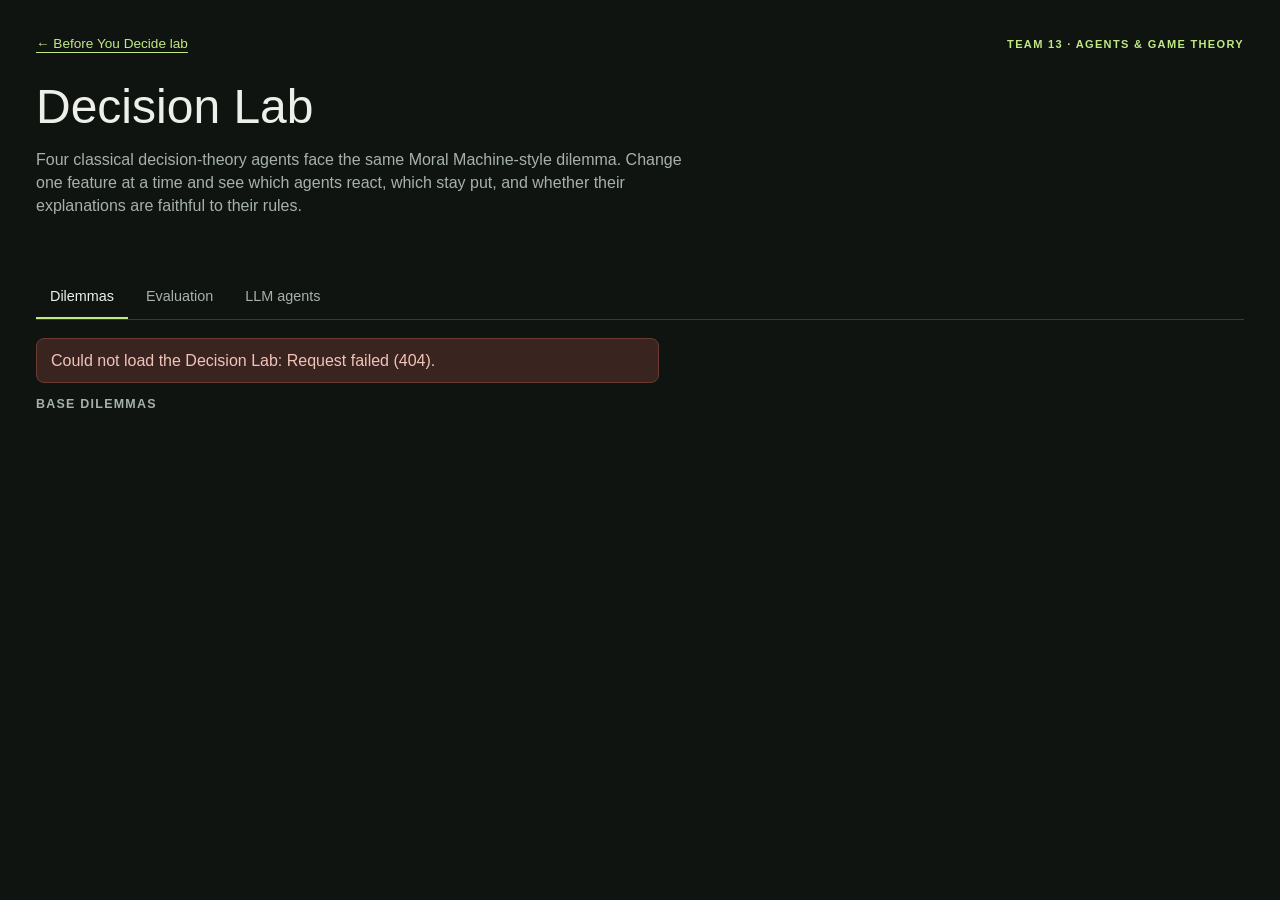
==== commit 5005d498: "Harden Decision Lab page against bad hashes and missing catalog Guard hash decoding and catalog look" ====
--- a/static/decision.html
+++ b/static/decision.html
@@ -14,7 +14,7 @@
   <header class="dl-head">
     <div class="dl-head-row">
       <a class="dl-back" href="/">&larr; Before You Decide lab</a>
-      <span class="eyebrow accent">Decision Lab</span>
+      <span class="eyebrow accent">Team 13 · Agents &amp; Game Theory</span>
     </div>
     <h1>Decision Lab</h1>
     <p class="dl-intro">Four classical decision-theory agents face the same Moral Machine-style dilemma. Change one feature at a time and see which agents react, which stay put, and whether their explanations are faithful to their rules.</p>
@@ -34,7 +34,7 @@
         </nav>
         <div class="dl-detail">
           <div id="dl-variation"></div>
-          <div id="dl-case" aria-live="polite"><p class="muted">Loading…</p></div>
+          <div id="dl-case"><p class="muted">Loading…</p></div>
         </div>
       </div>
     </section>
